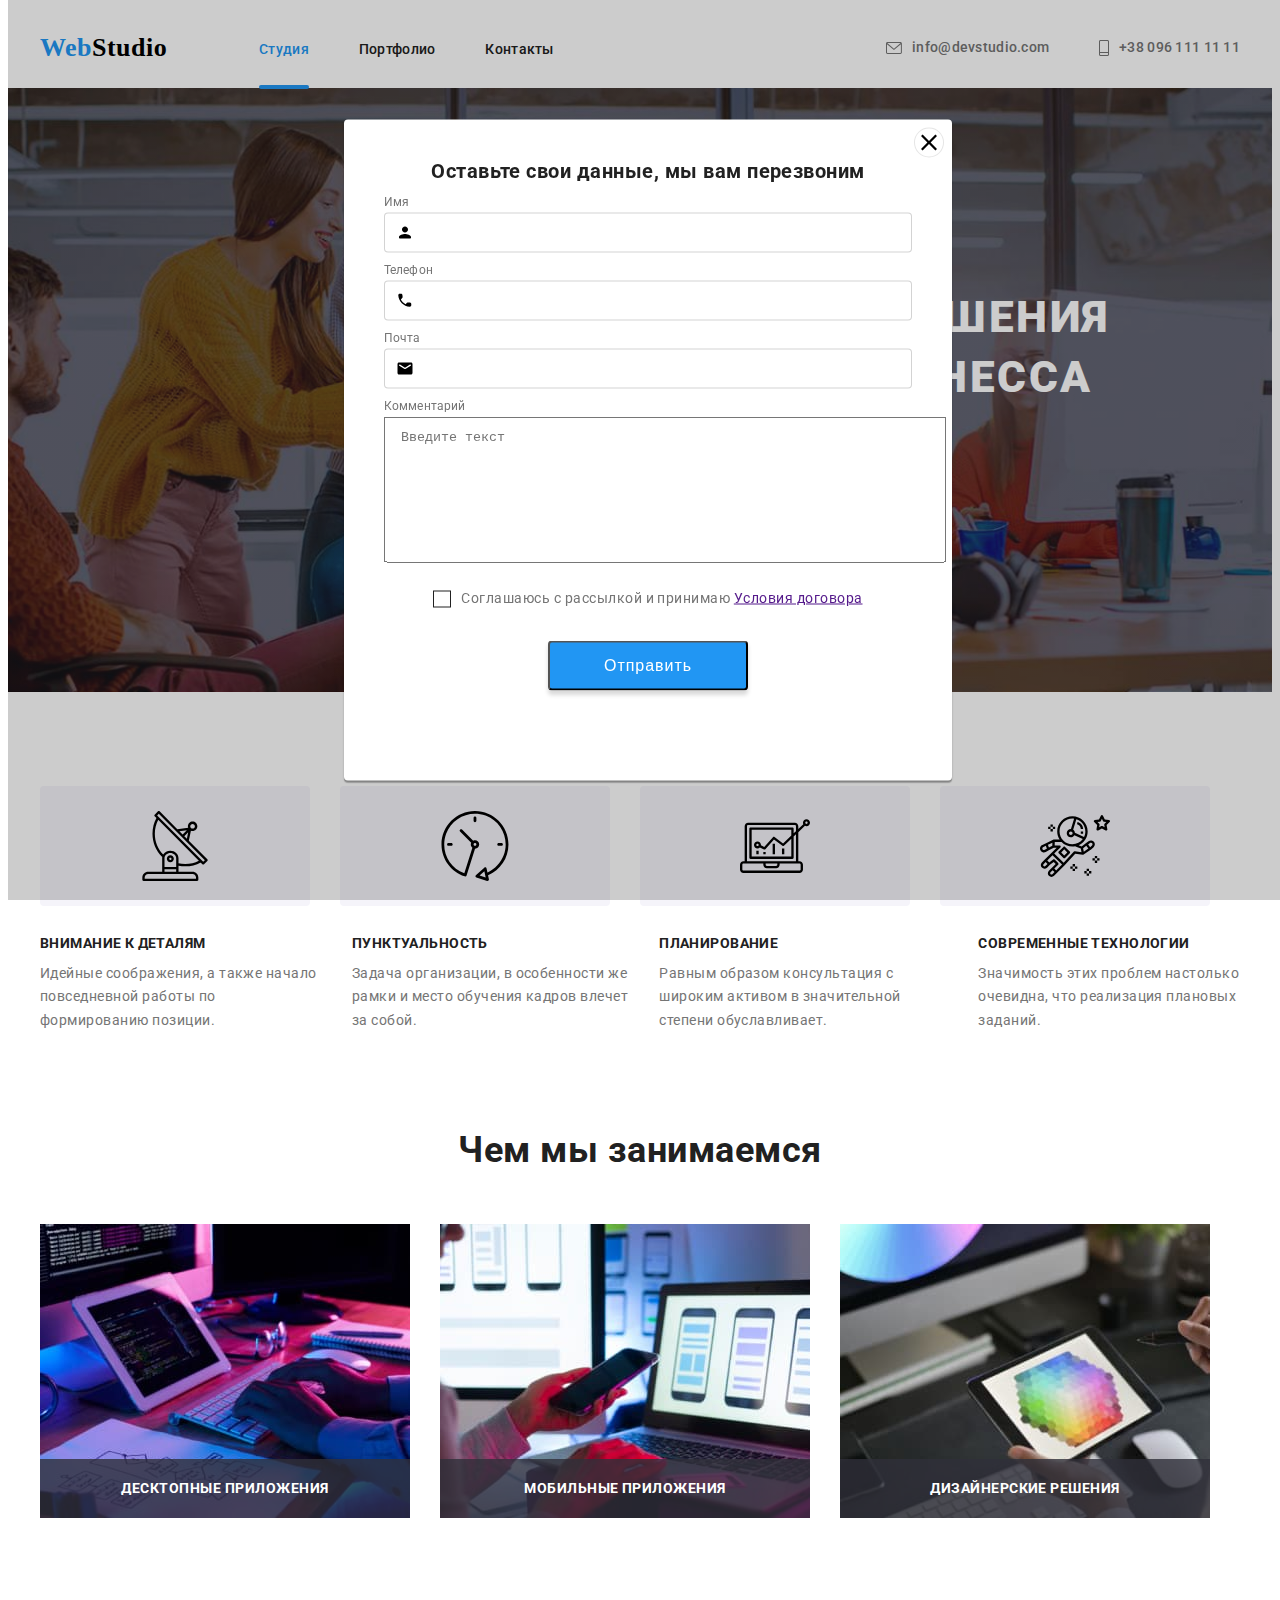
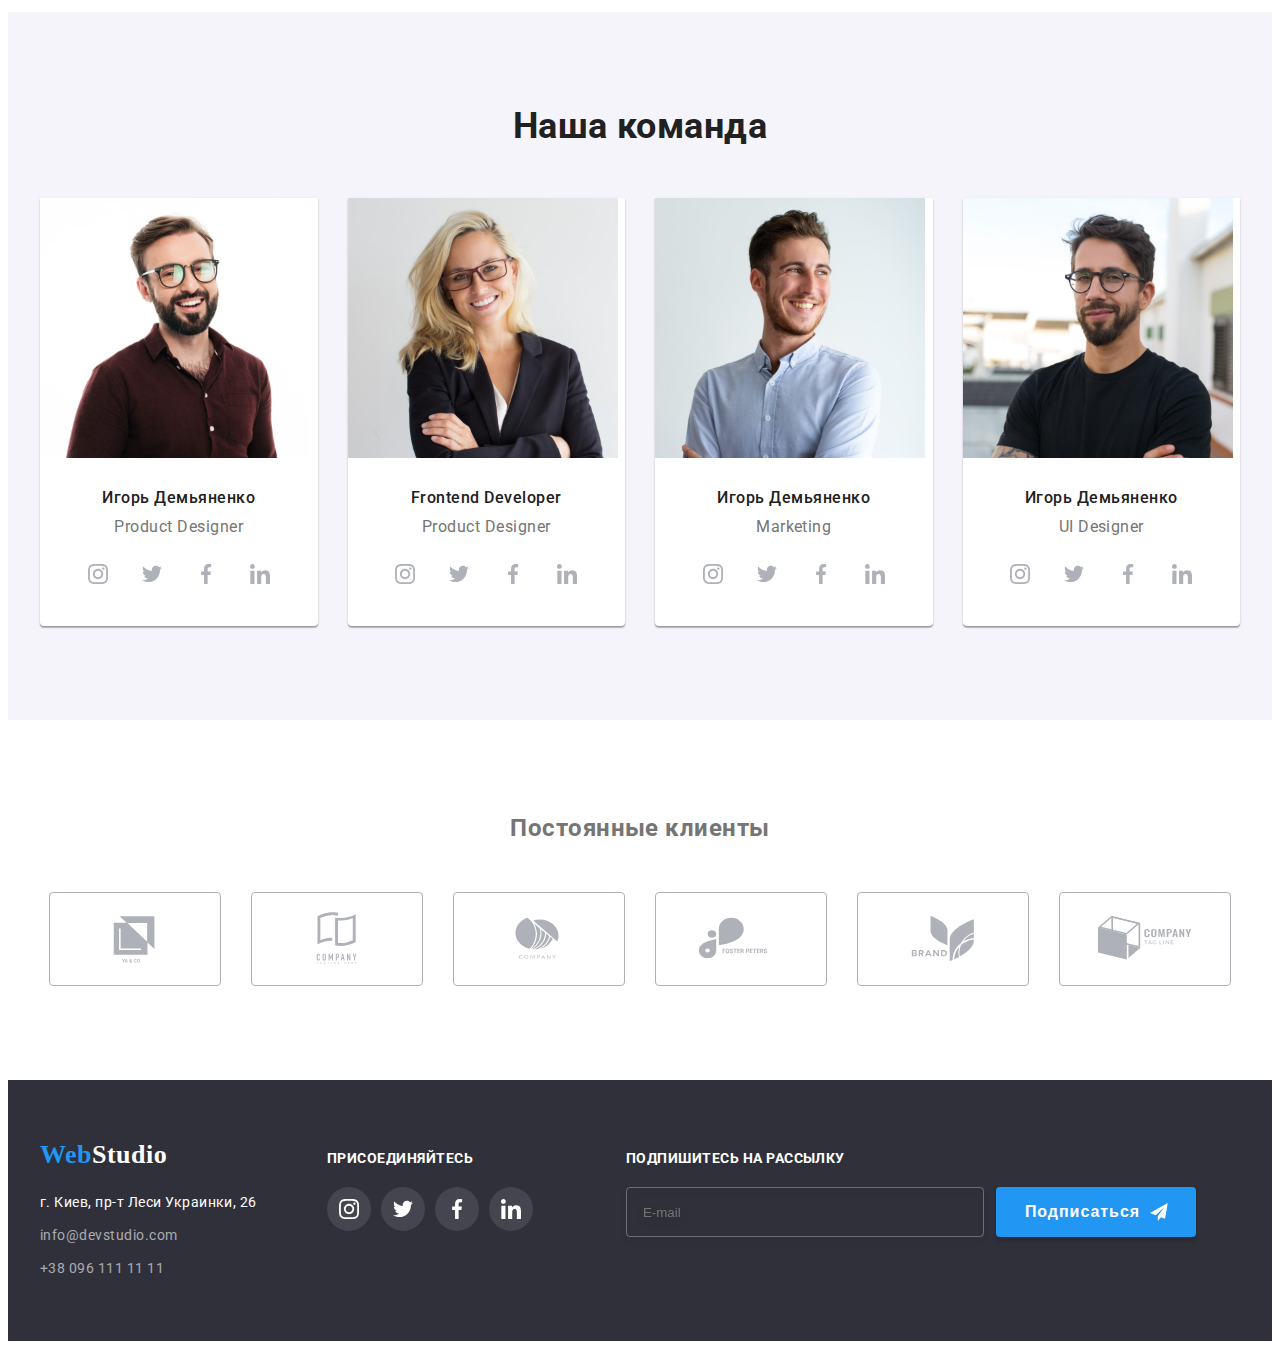
==== index.html @ 10ab2776 "task6 is done" ====
<!DOCTYPE html>
<html lang="ru">
<head>
    <meta charset="UTF-8">
    <meta name="viewport" content="width=device-width, initial-scale=1.0">
    <title>Document</title>
    <link rel="preconnect" href="https://fonts.googleapis.com">
    <link rel="preconnect" href="https://fonts.gstatic.com" crossorigin>
    <link href="https://fonts.googleapis.com/css2?family=Raleway:wght@700&family=Roboto:wght@400;500;700;900&display=swap"
        rel="stylesheet">
    <link rel="stylesheet" href="https://cdnjs.cloudflare.com/ajax/libs/modern-normalize/1.1.0/modern-normalize.min.css"
        integrity="sha512-wpPYUAdjBVSE4KJnH1VR1HeZfpl1ub8YT/NKx4PuQ5NmX2tKuGu6U/JRp5y+Y8XG2tV+wKQpNHVUX03MfMFn9Q=="
        crossorigin="anonymous" referrerpolicy="no-referrer" />
    <link rel="stylesheet" href="./css/style.css" />
</head>
<body>
<!-- Section Header-Навигация -->
<header class="header">
    <div class="container header-container">
        <nav class="navigation">
            <a href="" class="link logo" ><span class="logo-web">Web</span><span class="logo-studio" >Studio</span> </a>
            <!-- Студия-Портфолио-Контакты -->
            <ul class="site-nav list">
                <li class="header-item"> 
                    <a href="" class="site-nav-link link current"> Студия </a> </li>
                <li class="header-item"> 
                    <a href="./portfolio.html" class="site-nav-link link"> Портфолио </a> </li>
                <li class="header-item"> 
                    <a href="" class="site-nav-link link"> Контакты </a> </li>
            </ul>
        </nav>
        <!-- Контакты -->
        <ul class="contacts list">
            <li class="contacts-item">
                <a href="" class="contacts-link link">  
                    <svg class="contacts-icon" 
                        width="16" 
                        height="12"
                        >
                        <use href="./image/icons.svg#icon-mailbox">
                        </use>
                    </svg>
                info@devstudio.com
                </a>
            </li>
            <li class="contacts-item"> 
                <a href="" class="contacts-link link"> 
                    <svg class="contacts-icon" 
                        width="10" 
                        height="16"
                        >
                        <use href="./image/icons.svg#icon-phone">
                        </use>
                    </svg>
                    +38 096 111 11 11 </a> 
            </li>
        </ul>
    </div>
</header>
<main>

    <!-- Section HERO -->
    <section class="hero section">
            <h1 class="hero-title"> ЭФФЕКТИВНЫЕ РЕШЕНИЯ ДЛЯ ВАШЕГО БИЗНЕССА </h1>
            <button class="hero-button" type="button" data-modal-open> Заказать услугу </button>
    </section>

<!-- Section Наши преимущества -->
<section class="benefits section">
    <div class="container">
        <h2 class="benefits-title title"> Иконки </h2>
        <ul class="benefits-list-icons list">
            <li class="benefits-item-icons">
                <svg class="benefits-icon" 
                width="70" 
                height="70">
                    <use href="./image/icons.svg#icon-antenna">
                    </use>
                </svg>
            </li>
            <li class="benefits-item-icons">
                <svg class="benefits-icon" width="70" height="70">
                    <use href="./image/icons.svg#icon-clock">
                    </use>
                </svg>
            </li>
            <li class="benefits-item-icons">
                <svg class="benefits-icon" width="70" height="70">
                    <use href="./image/icons.svg#icon-diagram">
                    </use>
                </svg>
            </li>
            <li class="benefits-item-icons">
                <svg class="benefits-icon" width="70" height="70">
                    <use href="./image/icons.svg#icon-astronaut">
                    </use>
                </svg>
            </li>
        </ul>
    </div>
    <div class="container">
        <h2 class="benefits-title title">Сильные стороны</h2>
        <ul class="benefits-list list">
                <li class="benefits-item">
                    <h3 class="benefits-list-title">ВНИМАНИЕ К ДЕТАЛЯМ</h3>
                    <p class="benefirs-list-title-description">Идейные соображения, а также начало повседневной работы по формированию позиции.</p>
                </li>
                <li class="benefits-item">
                    <h3 class="benefits-list-title">ПУНКТУАЛЬНОСТЬ</h3>
                    <p class="benefirs-list-title-description">Задача организации, в особенности же рамки и место обучения кадров влечет за собой.</p>
                </li>
                <li class="benefits-item">
                    <h3 class="benefits-list-title">ПЛАНИРОВАНИЕ</h3>
                    <p class="benefirs-list-title-description">Равным образом консультация с широким активом в значительной степени обуславливает.</p>
                </li>
                <li class="benefits-item">
                    <h3 class="benefits-list-title">СОВРЕМЕННЫЕ ТЕХНОЛОГИИ</h3>
                    <p class="benefirs-list-title-description">Значимость этих проблем настолько очевидна, что реализация плановых заданий.</p>
                </li>
        </ul>
    </div>
</section>

<!-- Section Чем мы занимаемся - Наши работы -->
<section class="our-works section">
    <div class="container">  
        <h2 class="our-works-title title">Чем мы занимаемся</h2>
        <ul class="our-works-list list">
            <li class="our-works-item">
                <img src="./image/img1.jpg" width="370" height="294" alt="разработка веб програм"/>
                <div class="our-works-box">
                    <p class="our-works-description">Десктопные приложения
                    </p>
                </div>
            </li>
            <li class="our-works-item">
                <img src="./image/img2.jpg" width="370" height="294" alt="разработка приложений для мобильных">
                <div class="our-works-box">
                    <p class="our-works-description">Мобильные приложения
                    </p>
                </div>
            </li>
            <li class="our-works-item">
                <img src="./image/img3.jpg" width="370" height="294" alt="веб дизайн">
                <div class="our-works-box">
                    <p class="our-works-description">Дизайнерские решения
                    </p>
                </div>
            </li>
            </ul>
    </div>
</section>

<!-- Section Наша команда - Карточки-сотрудники -->
<section class="team section">
    <div class="container">
    <h2 class="team-title title"> Наша команда</h2>
    <ul class="team-list list">
        <li class="team-item"><img src="./image/ihor.jpg" width="270" height="260" alt="Игорь Демьяненко">
            <div class="team-list-bottom">
                <h3 class="team-list-name ">Игорь Демьяненко</h3>
                <p class="team-list-name-descriptions">Product Designer</p>
                <ul class="team-social-list list">
                    <li class="team-social-item item">
                        <a href="" class="team-social-link">
                        <svg class="team-social-icon" 
                            width="20"
                            height="20"
                            >
                            <use href="./image/icons.svg#icon-instagram">
                            </use>
                        </svg>
                        </a>
                    </li>
                    <li class="team-social-item item">
                        <a href="" class="team-social-link">
                        <svg class="team-social-icon" 
                        width="20"  
                        height="20" 
                        >
                            <use href="./image/icons.svg#icon-twitter">
                            </use>
                        </svg>
                        </a>
                    </li>
                    <li class="team-social-item item">
                        <a href="" class="team-social-link">
                        <svg class="team-social-icon" 
                        width="20"  
                        height="20"
                        >
                            <use href="./image/icons.svg#icon-facebook">
                            </use>
                        </svg>
                        </a>
                    </li>
                    <li class="team-social-item item">
                        <a href="" class="team-social-link">
                        <svg class="team-social-icon" 
                        width="20"
                        height="20"
                        >
                            <use href="./image/icons.svg#icon-linkedin">
                            </use>
                        </svg>
                        </a>
                    </li>
                </ul>
            </div>
        </li>
        <li class="team-item"><img src="./image/olga.jpg" width="270" height="260" alt="Ольга Репина">
            <div class="team-list-bottom">
                <h3 class="team-list-name title">Frontend Developer</h3>
                <p class="team-list-name-descriptions">Product Designer</p>
                <ul class="team-social-list list">
                    <li class="team-social-item item">
                        <a href="" class="team-social-link">
                            <svg class="team-social-icon" width="20" height="20">
                                <use href="./image/icons.svg#icon-instagram">
                                </use>
                            </svg>
                        </a>
                    </li>
                    <li class="team-social-item item">
                        <a href="" class="team-social-link">
                            <svg class="team-social-icon" width="20" height="20">
                                <use href="./image/icons.svg#icon-twitter">
                                </use>
                            </svg>
                        </a>
                    </li>
                    <li class="team-social-item item">
                        <a href="" class="team-social-link">
                            <svg class="team-social-icon" width="20" height="20">
                                <use href="./image/icons.svg#icon-facebook">
                                </use>
                            </svg>
                        </a>
                    </li>
                    <li class="team-social-item item">
                        <a href="" class="team-social-link">
                            <svg class="team-social-icon" width="20" height="20">
                                <use href="./image/icons.svg#icon-linkedin">
                                </use>
                            </svg>
                        </a>
                    </li>
                </ul>
            </div>
        </li>
        <li class="team-item"><img src="./image/nikolay.jpg" width="270" height="260" alt="Николай Тарасов">
            <div class="team-list-bottom">
                <h3 class="team-list-name">Игорь Демьяненко</h3>
                <p class="team-list-name-descriptions">Marketing</p>
                <ul class="team-social-list list">
                    <li class="team-social-item item">
                        <a href="" class="team-social-link">
                            <svg class="team-social-icon" width="20" height="20">
                                <use href="./image/icons.svg#icon-instagram">
                                </use>
                            </svg>
                        </a>
                    </li>
                    <li class="team-social-item item">
                        <a href="" class="team-social-link">
                            <svg class="team-social-icon" width="20" height="20">
                                <use href="./image/icons.svg#icon-twitter">
                                </use>
                            </svg>
                        </a>
                    </li>
                    <li class="team-social-item item">
                        <a href="" class="team-social-link">
                            <svg class="team-social-icon" width="20" height="20">
                                <use href="./image/icons.svg#icon-facebook">
                                </use>
                            </svg>
                        </a>
                    </li>
                    <li class="team-social-item item">
                        <a href="" class="team-social-link">
                            <svg class="team-social-icon" width="20" height="20">
                                <use href="./image/icons.svg#icon-linkedin">
                                </use>
                            </svg>
                        </a>
                    </li>
                </ul>
            </div>
            </li>
        <li class="team-item"><img src="./image/mihail.jpg" width="270" height="260" alt="Михаил Ермаков">
            <div class="team-list-bottom">
                <h3 class="team-list-name">Игорь Демьяненко</h3>
                <p class="team-list-name-descriptions">UI Designer</p>
                <ul class="team-social-list list">
                    <li class="team-social-item item">
                        <a href="" class="team-social-link">
                            <svg class="team-social-icon" width="20" height="20">
                                <use href="./image/icons.svg#icon-instagram">
                                </use>
                            </svg>
                        </a>
                    </li>
                    <li class="team-social-item item">
                        <a href="" class="team-social-link">
                            <svg class="team-social-icon" width="20" height="20">
                                <use href="./image/icons.svg#icon-twitter">
                                </use>
                            </svg>
                        </a>
                    </li>
                    <li class="team-social-item item">
                        <a href="" class="team-social-link">
                            <svg class="team-social-icon" width="20" height="20">
                                <use href="./image/icons.svg#icon-facebook">
                                </use>
                            </svg>
                        </a>
                    </li>
                    <li class="team-social-item item">
                        <a href="" class="team-social-link">
                            <svg class="team-social-icon" width="20" height="20">
                                <use href="./image/icons.svg#icon-linkedin">
                                </use>
                            </svg>
                        </a>
                    </li>
                </ul>
            </div>
        </li>
    </ul>
    </div>
</section>

<!-- Постоянные клиенты -->
<section class="customers">
    <div class="container">
        <h2 class="customers-title title"> Постоянные клиенты
        </h2>
        <ul class="customers-list list">
            <li class="customers-item">
                <a href="" class="customers-link">
                    <svg class="customers-icon" 
                        width="106" 
                        height="60"
                        >
                        <use href="./image/icons.svg#icon-Logo1">
                        </use>
                    </svg>
                </a>
            </li>
            <li class="customers-item">
                <a href="" class="customers-link">
                    <svg class="customers-icon" width="106" height="60">
                        <use href="./image/icons.svg#icon-Logo2">
                        </use>
                    </svg>
                </a>
            </li>
            <li class="customers-item">
                <a href="" class="customers-link">
                    <svg class="customers-icon" width="106" height="60">
                        <use href="./image/icons.svg#icon-Logo3">
                        </use>
                    </svg>
                </a>
            </li>
            <li class="customers-item">
                <a href="" class="customers-link">
                    <svg class="customers-icon" width="106" height="60">
                        <use href="./image/icons.svg#icon-Logo4">
                        </use>
                    </svg>
                </a>
            </li>
            <li class="customers-item">
                <a href="" class="customers-link">
                    <svg class="customers-icon" width="106" height="60">
                        <use href="./image/icons.svg#icon-Logo5">
                        </use>
                    </svg>
                </a>
            </li>
            <li class="customers-item">
                <a href="" class="customers-link">
                    <svg class="customers-icon" width="106" height="60">
                        <use href="./image/icons.svg#icon-Logo6">
                        </use>
                    </svg>
                </a>
            </li>
        </ul>
    </div>
</section>
</main>


<!-- Подвал footer -->
<footer class="footer section">
    <div class="container container-footer">
        <div class="adress-box"> 
            <a href="" class="link logo-footer"><span class="logo-web">Web</span><span class="logo-studio">Studio</span> </a>
            <address class="address">
                <a href="https://goo.gl/maps/QGQRMLvCDFuiBuYk6" class="address-physical link">г. Киев, пр-т Леси Украинки, 26 </a>
                <a href="" class="address-contacts adress-mail link"> info@devstudio.com </a>
                <a href="" class="address-contacts adress-phone link"> +38 096 111 11 11 </a> 
            </address>
        </div>
        <div class="footer-social-box">
        <p class="footer-social-header">
            Присоединяйтесь
        </p>
        <ul class="footer-social-list list">
            <li class="footer-social-item">
                <a href="" class="footer-social-link">
                    <svg class="footer-social-icon"
                        height="20" 
                        width="20"
                        >
                        <use href="./image/icons.svg#icon-instagram">
                        </use>
                    </svg>
                </a>
            </li>
            <li class="footer-social-item">
                <a href="" class="footer-social-link">
                    <svg class="footer-social-icon" height="20" width="20">
                        <use href="./image/icons.svg#icon-twitter">
                        </use>
                    </svg>
                </a>
            </li>
            <li class="footer-social-item">
                <a href="" class="footer-social-link">
                    <svg class="footer-social-icon" height="20" width="20">
                        <use href="./image/icons.svg#icon-facebook">
                        </use>
                    </svg>
                </a>
            </li>
            <li class="footer-social-item">
                <a href="" class="footer-social-link">
                    <svg class="footer-social-icon" height="20" width="20">
                        <use href="./image/icons.svg#icon-linkedin">
                        </use>
                    </svg>
                </a>
            </li>
        </ul>
    </div>
    <div class="footer-signin-box">
    <p class="footer-signin-header"> Подпишитесь на рассылку
    </p>
    <form class="footer-signin-form">
    <input type="email" placeholder="E-mail" class="footer-signin-email">
        <button type="button" class="footer-signin-button">Подписаться
            <svg class="footer-signin-button-icon" height="24" width="24">
                <use href="./image/icons.svg#icon-send">
                </use>
            </svg>
            </button>
    </div>
    </form>
</div>
</footer>
<!-- <div class="backdrop is-hidden" data-modal> -->
<div class="backdrop" data-modal>
    <div class="modal">
        <button type="button" class="modal-button-close" data-modal-close>
            <svg class="modal-close-icon" width="18" height="18">
                <use href="./image/icons.svg#icon-close"></use>
            </svg>
        </button>
        <p class="modal-header">Оставьте свои данные, мы вам перезвоним</p>
        <form name="data-form">
            <div class="modal-field">
                <label for="user-name" class="data-form-label"> Имя </label>
                <div class="field-wrap"> 
                    <input type="text" id="user-name" class="data-form-field" name="name">
                    <svg class="modal-icon" height="18px" width="18px">
                        <use href="./image/icons.svg#icon-person-black"></use>
                    </svg>
                </div>
            </div>

            <div class="modal-field">
                <label for="user-tel" class="data-form-label"> Телефон </label>
                <div class="field-wrap">
                    <input type="tel" id="user-tel" class="data-form-field" name="tel">
                        <svg class="modal-icon" height="18px" width="18px">
                            <use href="./image/icons.svg#icon-phone-black"></use>
                        </svg>
                </div>
            </div>

            <div class="modal-field">
                <label for="user-email" class="data-form-label"> Почта </label>
                <div class="field-wrap">
                    <input type="email" id="user-email" class="data-form-field" name="email">
                        <svg class="modal-icon" height="18px" width="18px">
                            <use href="./image/icons.svg#icon-email-black"></use>
                        </svg>
                </div>
            </div>
            
            <label for="comment"  class="data-form-label"> Комментарий </label>
            <textarea placeholder="Введите текст" id="comment" class="data-form-textarea"></textarea>

            <input type="checkbox" name="read and agree" id="checkbox" class="checkbox-input">
            <label for="checkbox" class="modal-readagree"> 
                <span class="modal-checkbox-square">
                    <svg class="modal-icon-check" height="8px" width="11px">
                        <use href="./image/icons.svg#icon-check"></use>
                    </svg>
                </span> 
                <p>Соглашаюсь с рассылкой и принимаю <a href="" class="agree">Условия договора</a></p>
            </label>
            

            <button type="submit" class="modal-button">Отправить
            </button>
        </form>
    </div>
</div>
<!-- <script src="./js/modal.js"></script> -->
</body>
</html>
---- css/style.css ----
/* цвет лого #2196F3 */
/* цвет навигации и заголовков #212121 */
/* цвет номера телефона и основного текста #757575 */
/* цвет изменеия навигации #2196F3 */
/* цвет адресса #FFFFFF */
/* цвет синего фона в кнопке #2196F3 */
/* цвет имейла rgba(255, 255, 255, 0.6) */
/* цвет номера телефона в футере rgba(255, 255, 255, 0.6) */
/* цвет фона НАША КОМАНДА  #F5F4FA */
/* #E5E5E5 */
:root {
  --primary-bcg: #ffffff;
  --primary-text-color: #757575;
  --title-text-color: #212121;
  --accent-text-color: #2196f3;
  --footer-contacts-color: rgba(255, 255, 255, 0.6);
  --footer-hero-bcg: #2f303a;
  --logo: #000000;
  --text-secondary: #ffffff;
  --buttons-text: #212121;
  --buttons-bcg: #f5f4fa;
  --team-bcg: #f5f4fa;
  --buttons-hover-text: #ffffff;
  --buttons-hover-bcg: #2196f3;
}

p,
h1,
h2,
h3,
h4 {
  margin: 0;
}

ul {
  margin: 0;
  padding: 0;
}

img {
  display: block;
}

.container {
  width: 1200px;
  padding-left: 15px;
  padding-right: 15px;
  margin: 0 auto;
}

body {
  font-family: Roboto, sans-serif;
  letter-spacing: 0.03em;
  background-color: var(--primary-bcg);
  color: var(--primary-text-color);
}

/* Header-Навигация */
/* logo */

.logo-web {
  font-family: Raleway sans-serif;
  font-weight: 700;
  font-size: 26px;
  line-height: 1.19;
  color: var(--accent-text-color);
}
.logo-studio {
  font-family: Raleway sans-serif;
  font-weight: 700;
  font-size: 26px;
  line-height: 1.19;
  color: var(--logo);
}

.list {
  list-style: none;
}

.link {
  text-decoration: none;
}

/* navigation links */
.site-nav-link {
  font-weight: 500;
  font-size: 14px;
  line-height: 1.14;
  letter-spacing: 0.02em;
  color: var(--title-text-color);
  padding-top: 32px;
  padding-bottom: 32px;
  transition: color 250ms cubic-bezier(0.4, 0, 0.2, 1);
  position: relative;
}

.site-nav-link:hover,
.site-nav-link:focus {
  color: var(--accent-text-color);
}
.site-nav .current {
  color: var(--accent-text-color);
}

.site-nav-link.current::after {
  content: '';
  width: 100%;
  height: 4px;
  background: #2196f3;
  border-radius: 2px;
  position: absolute;
  display: block;
  bottom: 0%;
}

.header-container {
  display: flex;
  align-items: center;
}

.logo {
  margin-right: 92px;
  align-items: center;
}
.navigation {
  display: flex;
  align-items: center;
  margin-right: auto;
}

.header-item:not(:last-child) {
  margin-right: 50px;
}

.site-nav {
  display: flex;
  align-items: center;
}

header .contacts {
  display: flex;
  align-items: center;
  margin-left: auto;
}
.contacts-item:not(:last-child) {
  margin-right: 50px;
}

/* contacts */
.contacts .link {
  font-weight: 500;
  font-size: 14px;
  line-height: 1.14;
  letter-spacing: 0.02em;
  color: var(--primary-text-color);
  padding-top: 32px;
  padding-bottom: 32px;
  display: flex;
  justify-content: center;
  align-items: center;
  transition: color 250ms cubic-bezier(0.4, 0, 0.2, 1);
}

.contacts-icon {
  margin-right: 10px;
  fill: currentColor;
}

.contacts-link:hover,
.contacts-link:focus {
  color: var(--accent-text-color);
}

/* Section Hero */
.hero {
  background-color: var(--footer-hero-bcg);
  background-image: linear-gradient(rgba(47, 48, 58, 0.4), rgba(47, 48, 58, 0.4)),
    url(../image/hero-bcg.jpg);
  background-repeat: no-repeat;
  background-position: center;
  background-size: cover;
  padding: 200px 452px;
  text-align: center;
  max-width: 1600px;
  margin-left: auto;
  margin-right: auto;
  margin-bottom: 94px;
}

.hero-title {
  font-weight: 900;
  font-size: 44px;
  line-height: 1.36;
  text-align: center;
  letter-spacing: 0.06em;
  text-transform: uppercase;
  color: var(--text-secondary);
  width: 696px;
  margin-right: auto;
  margin-left: auto;
  margin-bottom: 30px;
}

.hero-button {
  font-family: inherit;
  cursor: pointer;
  font-weight: 700;
  font-size: 16px;
  line-height: 1.87;
  letter-spacing: 0.06em;
  color: var(--buttons-hover-text);
  background-color: var(--buttons-hover-bcg);
  min-height: 50px;
  min-width: 200px;
  margin-right: auto;
  margin-left: auto;
  padding: 10px 32px 10px 32px;
  box-shadow: 0px 4px 4px rgba(0, 0, 0, 0.15);
  border-radius: 4px;
}

/* benefits -Сильные стороны */

.benefits {
  margin-top: 94px;
  margin-bottom: 94px;
}

.benefits-title {
  /* visibility: hidden; */
  display: none;
}

.benefits-list-icons {
  display: flex;
  margin-bottom: 30px;
}

.benefits-item-icons {
  width: 270px;
  height: 120px;
  background-color: #f5f4fa;
  border-radius: 4px;
  display: flex;
  justify-content: center;
  align-items: center;
}

.benefits-item-icons:not(:last-child) {
  margin-right: 30px;
}

.benefits-list {
  display: flex;
}

.benefits-item:not(:last-child) {
  margin-right: 30px;
}

.benefits-list-title {
  margin-bottom: 10px;
}

.benefits-list-title {
  font-weight: 700;
  font-size: 14px;
  line-height: 1.14;
  letter-spacing: 0.03em;
  text-transform: uppercase;
  color: var(--title-text-color);
}

.benefirs-list-title-description {
  font-size: 14px;
  line-height: 1.71;
}

/* our works - Чем мы занимаемся - Наши работы*/
.our-works-title {
  font-weight: 700;
  font-size: 36px;
  line-height: 1.31;
  text-align: center;
  color: var(--title-text-color);
  margin-bottom: 50px;
}

.our-works-list {
  display: flex;
  margin-bottom: 94px;
}

.our-works-item {
  position: relative;
}

.our-works-item:not(:last-child) {
  margin-right: 30px;
}

.our-works-box {
  padding-top: 22px;
  padding-bottom: 22px;
  background: rgba(47, 48, 58, 0.8);
  position: absolute;
  width: 100%;
  bottom: 0%;
}

.our-works-description {
  font-family: Roboto;
  font-weight: 700;
  font-size: 14px;
  line-height: 1.14;
  text-align: center;
  text-transform: uppercase;
  color: #ffffff;
}

/* team - наша команда  */
.team {
  padding-top: 94px;
  padding-bottom: 94px;
  background-color: var(--team-bcg);
}

.team-title {
  font-weight: 700;
  font-size: 36px;
  line-height: 1.16;
  text-align: center;
  color: var(--title-text-color);
  margin-bottom: 50px;
}

.team-item {
  background-color: #ffffff;
}

.team-list-name {
  font-weight: 500;
  font-size: 16px;
  line-height: 1.19;
  text-align: center;
  color: var(--title-text-color);
}

.team-list-name-descriptions {
  font-size: 16px;
  line-height: 1.19;
  text-align: center;
  margin-top: 0;
  margin-bottom: 16px;
}

.team-social-list {
  display: flex;
  justify-content: center;
}

.team-social-item + .team-social-item {
  margin-left: 10px;
}

.team-social-item {
  width: 44px;
  height: 44px;
}

.team-social-link {
  width: 100%;
  height: 100%;
  background-color: #ffffff;
  border-radius: 50%;
  display: flex;
  justify-content: center;
  align-items: center;
  color: #afb1b8;
  transition: background-color 250ms cubic-bezier(0.4, 0, 0.2, 1),
    color 250ms cubic-bezier(0.4, 0, 0.2, 1);
}

.team-social-icon {
  fill: currentColor;
}

.team-social-link:hover,
.team-social-link:focus {
  background-color: var(--buttons-hover-bcg);
  color: #ffffff;
}

.team-list {
  display: flex;
  flex-wrap: wrap;
  margin-left: -30px;
}

.team-item {
  flex-basis: calc((100% - 4 * 30px) / 4);
  margin-left: 30px;
  box-shadow: 0px 1px 3px rgba(0, 0, 0, 0.12), 0px 1px 1px rgba(0, 0, 0, 0.14),
    0px 2px 1px rgba(0, 0, 0, 0.2);
  border-radius: 0px 0px 4px 4px;
}

.team-list-bottom {
  padding-top: 30px;
  padding-bottom: 30px;
}

.team-list-name {
  margin-top: 0;
  margin-bottom: 10px;
}

/* Постоянные клиенты */
.customers {
  padding-top: 94px;
  padding-bottom: 94px;
}

.customers-title {
  text-align: center;
}

.customers-list {
  display: flex;
  justify-content: center;
  align-items: center;
  margin-top: 50px;
}

.customers-item {
  display: flex;
  justify-content: center;
  align-items: center;
}

.customers-item + .customers-item {
  margin-left: 30px;
}

.customers-link {
  border: 1px solid #afb1b8;
  border-radius: 4px;
  width: 170px;
  height: 92px;
  color: #afb1b8;
  display: flex;
  justify-content: center;
  align-items: center;
  transition: border 250ms cubic-bezier(0.4, 0, 0.2, 1), color 250ms cubic-bezier(0.4, 0, 0.2, 1);
}

.customers-icon {
  fill: currentColor;
}

.customers-link:hover,
.customers-link:focus {
  border: 1px solid #2196f3;
  color: #2196f3;
}

/* footer */
.footer {
  background-color: var(--footer-hero-bcg);
}

.container-footer {
  padding-top: 60px;
  padding-bottom: 60px;
  display: flex;
  align-items: baseline;
}

.footer .logo-studio {
  color: var(--text-secondary);
}

.logo-footer {
  display: block;
  margin-bottom: 20px;
}

.address-physical {
  font-style: normal;
  font-size: 14px;
  line-height: 1.71;
  color: var(--text-secondary);
  display: block;
  margin-bottom: 9px;
}
.footer .address-contacts {
  font-style: normal;
  font-size: 14px;
  line-height: 1.71;
  color: var(--footer-contacts-color);
}

.footer .link {
  transition: color 250ms cubic-bezier(0.4, 0, 0.2, 1);
}

.footer .link:hover,
.footer .link:focus {
  color: var(--accent-text-color);
}

.adress-mail {
  display: block;
  margin-bottom: 9px;
}

.footer-social-box {
  margin-left: 70px;
  align-items: baseline;
}

.footer-social-header {
  font-weight: 700;
  font-size: 14px;
  line-height: 1.14;
  color: #ffffff;
  text-transform: uppercase;
  margin-bottom: 20px;
}

.footer-social-list {
  display: flex;
}

.footer-social-item + .footer-social-item {
  margin-left: 10px;
}

.footer-social-item {
  width: 44px;
  height: 44px;
}

.footer-social-link {
  height: 100%;
  width: 100%;
  border-radius: 50%;
  background-color: rgba(255, 255, 255, 0.1);
  display: flex;
  align-items: center;
  justify-content: center;
  color: #ffffff;
  transition: background-color 250ms cubic-bezier(0.4, 0, 0.2, 1);
}

.footer-social-icon {
  fill: currentColor;
}

.footer-social-link:hover,
.footer-social-link:focus {
  background-color: var(--buttons-hover-bcg);
}

.footer-signin-box {
  margin-left: 93px;
}

.footer-signin-header {
  font-weight: 700;
  font-size: 14px;
  line-height: 1.14;
  text-transform: uppercase;
  color: #ffffff;
  margin-bottom: 20px;
}

.footer-signin-email {
  box-sizing: border-box;
  width: 358px;
  height: 50px;
  border: 1px solid rgba(255, 255, 255, 0.3);
  filter: drop-shadow(0px 4px 4px rgba(0, 0, 0, 0.15));
  border-radius: 4px;
  padding-left: 16px;
  padding-right: 16px;
  background-color: transparent;
  outline: none;
  color: #ffffff;
}

.footer-signin-form {
  display: flex;
  align-items: center;
  justify-content: center;
}

.footer-signin-button {
  background: #2196f3;
  box-shadow: 0px 4px 4px rgba(0, 0, 0, 0.15);
  border-radius: 4px;
  font-weight: 700;
  font-size: 16px;
  line-height: 1.87;
  margin-left: 12px;
  width: 200px;
  height: 50px;
  letter-spacing: 0.06em;
  color: #ffffff;
  border: 0;
}

.footer-signin-button {
  padding: 10px 28px 10px 29px;
  display: flex;
  align-items: center;
  justify-content: center;
}

.footer-signin-button-icon {
  margin-left: 10px;
}

/* Portfolio  page*/
/* progress-title-Наши достижения*/
.progress-title {
  visibility: hidden;
  display: none;
}

/* filters buttons */
.filters-button {
  font-family: inherit;
  font-weight: 500;
  font-size: 16px;
  line-height: 1.62;
  color: var(--buttons-text);
  background-color: var(--buttons-bcg);
  cursor: pointer;
  border-radius: 4px;
  padding: 6px 22px;
  min-height: 38px;
  border-color: transparent;
  transition: color 250ms cubic-bezier(0.4, 0, 0.2, 1),
    background-color 250ms cubic-bezier(0.4, 0, 0.2, 1),
    box-shadow 250ms cubic-bezier(0.4, 0, 0.2, 1);
}

.filters-button:hover,
.filters-button:focus {
  color: var(--buttons-hover-text);
  background-color: var(--buttons-hover-bcg);
  box-shadow: 0px 3px 1px rgba(0, 0, 0, 0.1), 0px 1px 2px rgba(0, 0, 0, 0.08),
    0px 2px 2px rgba(0, 0, 0, 0.12);
}

.progress {
  padding: 94px 0;
}

.progress-filters {
  display: flex;
  justify-content: center;
  margin-bottom: 50px;
}
.progress-item:not(:last-child) {
  margin-right: 8px;
}

/* Карточки progress-cards */

.progress-cards-title {
  font-weight: 500;
  font-size: 16px;
  line-height: 1.62;
  color: var(--title-text-color);
}

.progress-card-top-box {
  position: relative;
  overflow: hidden;
}

.progress-cards-top-text {
  font-family: Roboto;
  font-size: 18px;
  line-height: 1.56;
  color: #ffffff;
  position: absolute;
  width: 100%;
  height: 100%;
  padding: 63px 24px;
  top: 0;
  left: 0%;
  overflow: auto;
  background: rgba(33, 150, 243, 0.9);
  transform: translateY(101%);
  transition: transform 250ms cubic-bezier(0.4, 0, 0.2, 1);
}

.progress-cards-title-description {
  font-size: 16px;
  line-height: 1.87;
}

.progress-cards {
  display: flex;
  flex-wrap: wrap;
  margin-left: -30px;
  margin-bottom: -30px;
}

.progress-card-item {
  flex-basis: calc((100% - 3 * 30px) / 3);
  margin-left: 30px;
  margin-bottom: 30px;
  transition: box-shadow 250ms cubic-bezier(0.4, 0, 0.2, 1);
}

.progress-card-item:hover,
.progress-card-item:focus {
  box-shadow: 0px 1px 1px rgba(0, 0, 0, 0.12), 0px 4px 4px rgba(0, 0, 0, 0.06),
    1px 4px 6px rgba(0, 0, 0, 0.16);
}

.progress-card-item:hover .progress-cards-top-text {
  transform: translateY(0%);
}

.progress-card-bottom {
  padding: 20px 0 20px 24px;
  border: 1px solid #eeeeee;
  border-top: none;
}

.progress-cards-title {
  margin-bottom: 4px;
}

/* modal window */

.backdrop {
  height: 100vh;
  width: 100vw;
  background: rgba(0, 0, 0, 0.2);
  position: fixed;
  top: 0;
  transition: opasity 1000ms, visibility 1000ms;
}

.backdrop.is-hidden .modal {
  transform: scale(1.5);
  transition: transform 1000ms;
  transform: rotate(180deg);
}

.modal {
  width: 528px;
  min-height: 581px;
  background: #ffffff;
  box-shadow: 0px 1px 3px rgba(0, 0, 0, 0.12), 0px 1px 1px rgba(0, 0, 0, 0.14),
    0px 2px 1px rgba(0, 0, 0, 0.2);
  border-radius: 4px;
  position: absolute;
  top: 50%;
  left: 50%;
  transform: scale(1);
  transform: translate(-50%, -50%);
  transition: transform 1000ms;
  padding: 40px;
}

.modal-button-close {
  width: 30px;
  height: 30px;
  border-radius: 50%;
  background: #ffffff;
  border: 1px solid rgba(0, 0, 0, 0.1);
  box-sizing: border-box;
  position: absolute;
  top: 8px;
  right: 8px;
  display: flex;
  align-items: center;
  justify-content: center;
  transition: fill 250ms cubic-bezier(0.4, 0, 0.2, 1), cursor 2500ms cubic-bezier(0.4, 0, 0.2, 1);
}

.modal-button-close:hover .modal-close-icon,
.modal-button-close:focus .modal-close-icon {
  fill: var(--buttons-hover-bcg);
  cursor: pointer;
}

.is-hidden {
  visibility: hidden;
  opacity: 0;
  pointer-events: none;
}

.modal-header {
  font-weight: 700;
  font-size: 20px;
  line-height: 1.15;
  text-align: center;
  color: var(--title-text-color);
  margin-bottom: 12px;
}

.data-form-label {
  display: block;
  margin-bottom: 4px;
  font-size: 12px;
  line-height: 1.17;
  letter-spacing: 0.01em;
  color: #757575;
}

.modal-field {
  margin-bottom: 10px;
}

.field-wrap {
  position: relative;
}

.data-form-field {
  width: 100%;
  min-height: 40px;
  border: 1px solid rgba(33, 33, 33, 0.2);
  box-sizing: border-box;
  border-radius: 4px;
  padding-left: 42px;
  padding-right: 15px;
  transition: border 250ms cubic-bezier(0.4, 0, 0.2, 1);
}

.modal-icon {
  position: absolute;
  top: 50%;
  left: 12px;
  transform: translateY(-50%);
  transition: fill 250ms cubic-bezier(0.4, 0, 0.2, 1);
}

.data-form-field:hover,
.data-form-field:focus {
  border: 1px solid #2196f3;
}

.data-form-field:hover + .modal-icon,
.data-form-field:focus + .modal-icon {
  fill: var(--buttons-hover-bcg);
}

.data-form-textarea {
  width: 100%;
  height: 120px;
  margin-bottom: 20px;
  resize: none;
  padding: 12px 16px;
  transition: border 250ms cubic-bezier(0.4, 0, 0.2, 1);
}

.data-form-textarea:hover,
.data-form-textarea:focus {
  border: 1px solid #2196f3;
}

.modal-readagree {
  font-size: 14px;
  line-height: 1.71;
  color: #757575;
  margin-bottom: 30px;
  display: flex;
  align-items: center;
  justify-content: center;
}

.checkbox-input {
  /* visibility: hidden; */
  display: none;
}

.modal-checkbox-square {
  width: 16px;
  height: 15px;
  border: 1px solid;
  border-color: #212121;
  margin-right: 10px;
  display: flex;
  justify-content: center;
  align-items: center;
}

/* .agree{
  letter-spacing: inherit;
} */

.modal-icon-check {
  fill: #ffffff;
}

.checkbox-input:checked + .modal-readagree .modal-checkbox-square {
  background-color: var(--buttons-hover-bcg);
  border: 0px;
}

.modal-button {
  background-color: var(--buttons-hover-bcg);
  height: 50px;
  width: 200px;
  box-shadow: 0px 4px 4px rgba(0, 0, 0, 0.15);
  border-radius: 4px;
  display: block;
  margin-left: auto;
  margin-right: auto;
  font-size: 16px;
  line-height: 1.87;
  text-align: center;
  letter-spacing: 0.06em;
  color: #ffffff;
}
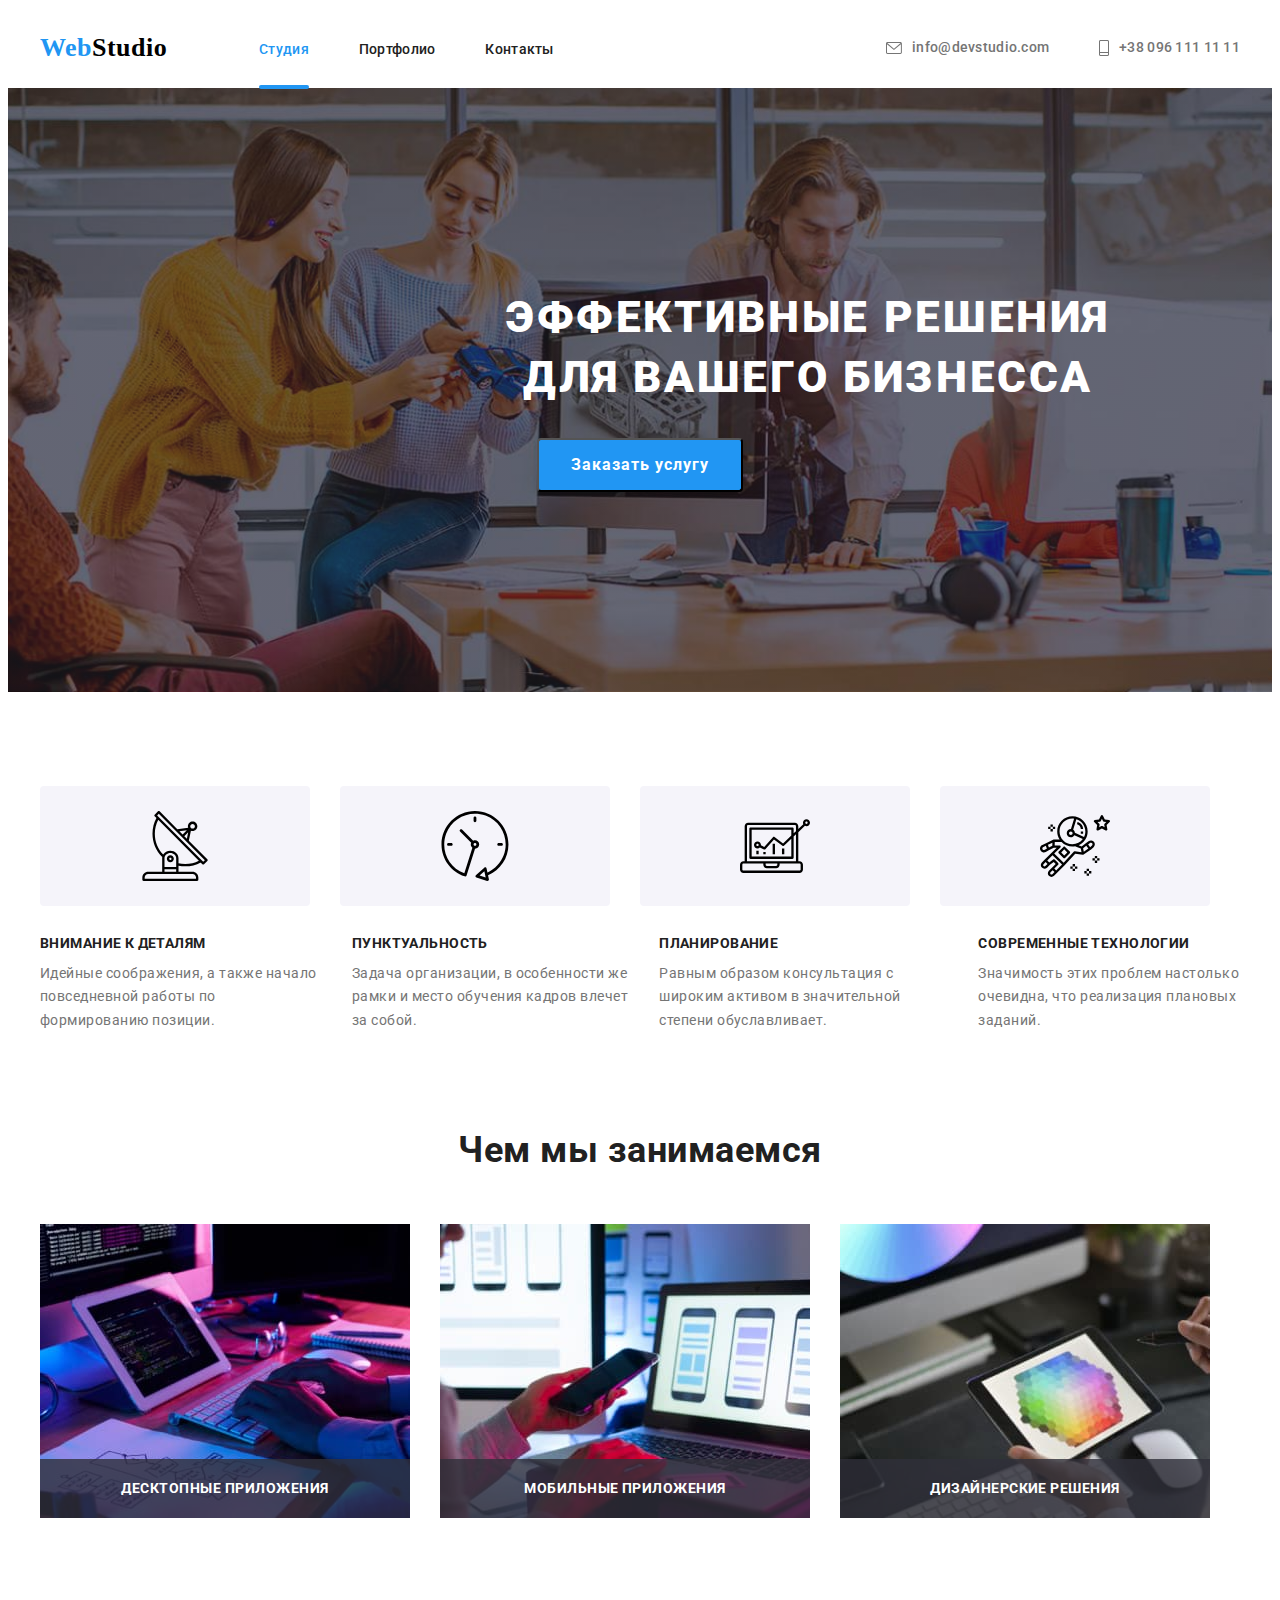
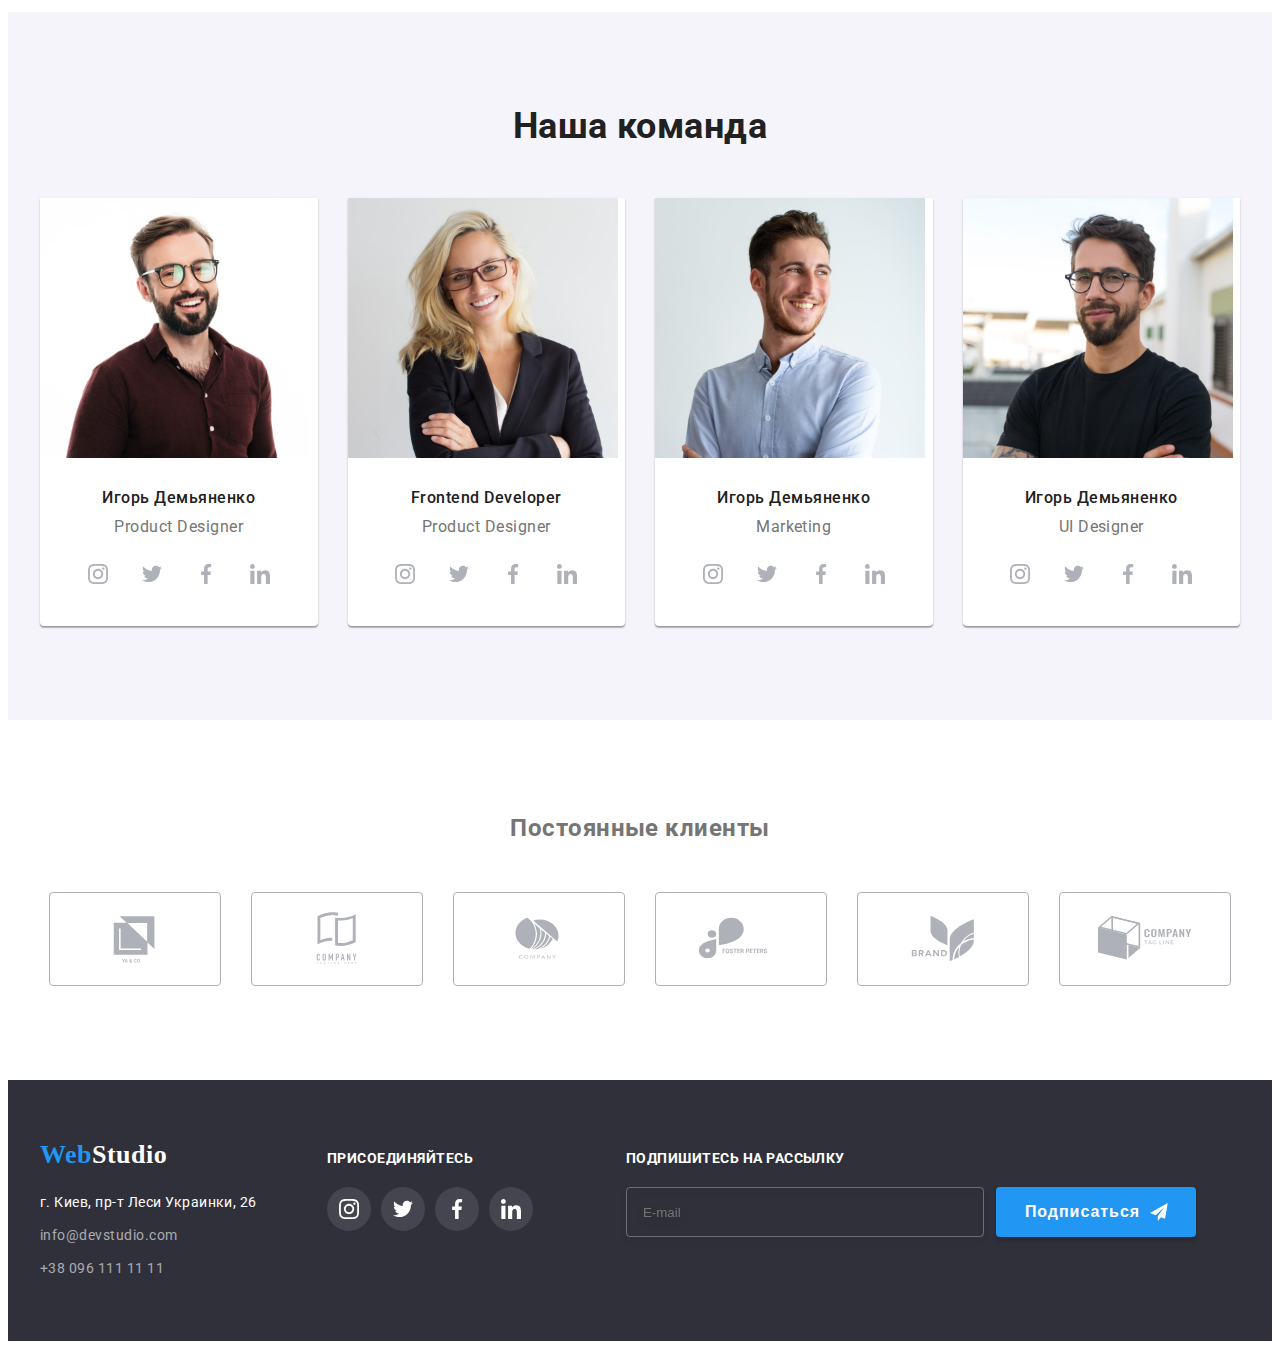
==== commit 748c8899: "task6 is done" ====
--- a/index.html
+++ b/index.html
@@ -463,8 +463,7 @@
     </form>
 </div>
 </footer>
-<!-- <div class="backdrop is-hidden" data-modal> -->
-<div class="backdrop" data-modal>
+<div class="backdrop is-hidden" data-modal>
     <div class="modal">
         <button type="button" class="modal-button-close" data-modal-close>
             <svg class="modal-close-icon" width="18" height="18">
@@ -522,6 +521,6 @@
         </form>
     </div>
 </div>
-<!-- <script src="./js/modal.js"></script> -->
+<script src="./js/modal.js"></script>
 </body>
 </html>--- a/css/style.css
+++ b/css/style.css
@@ -878,7 +878,6 @@
 }
 
 .checkbox-input {
-  /* visibility: hidden; */
   display: none;
 }
 
@@ -892,10 +891,6 @@
   justify-content: center;
   align-items: center;
 }
-
-/* .agree{
-  letter-spacing: inherit;
-} */
 
 .modal-icon-check {
   fill: #ffffff;
